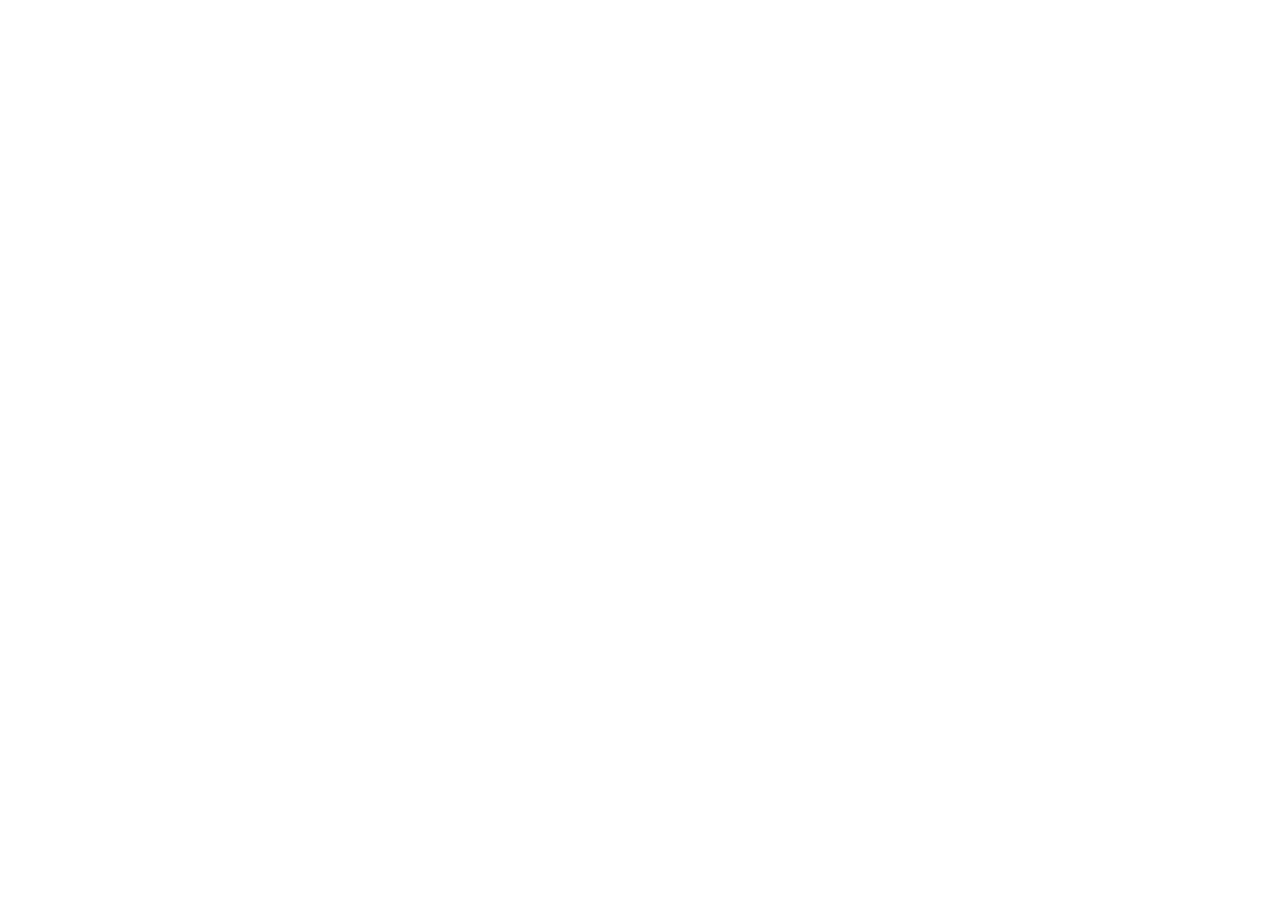
==== studyBuddy.html @ d0b945a9 "Add files via upload" ====
<!DOCTYPE html>
<html lang="en">
<head>
    <meta charset="UTF-8">
    <meta http-equiv="X-UA-Compatible" content="IE=edge">
    <meta name="viewport" content="width=device-width, initial-scale=1.0">
    <link rel="stylesheet" href="index.css">
    <title>Document</title>
</head>
<body>

</body>
</html>
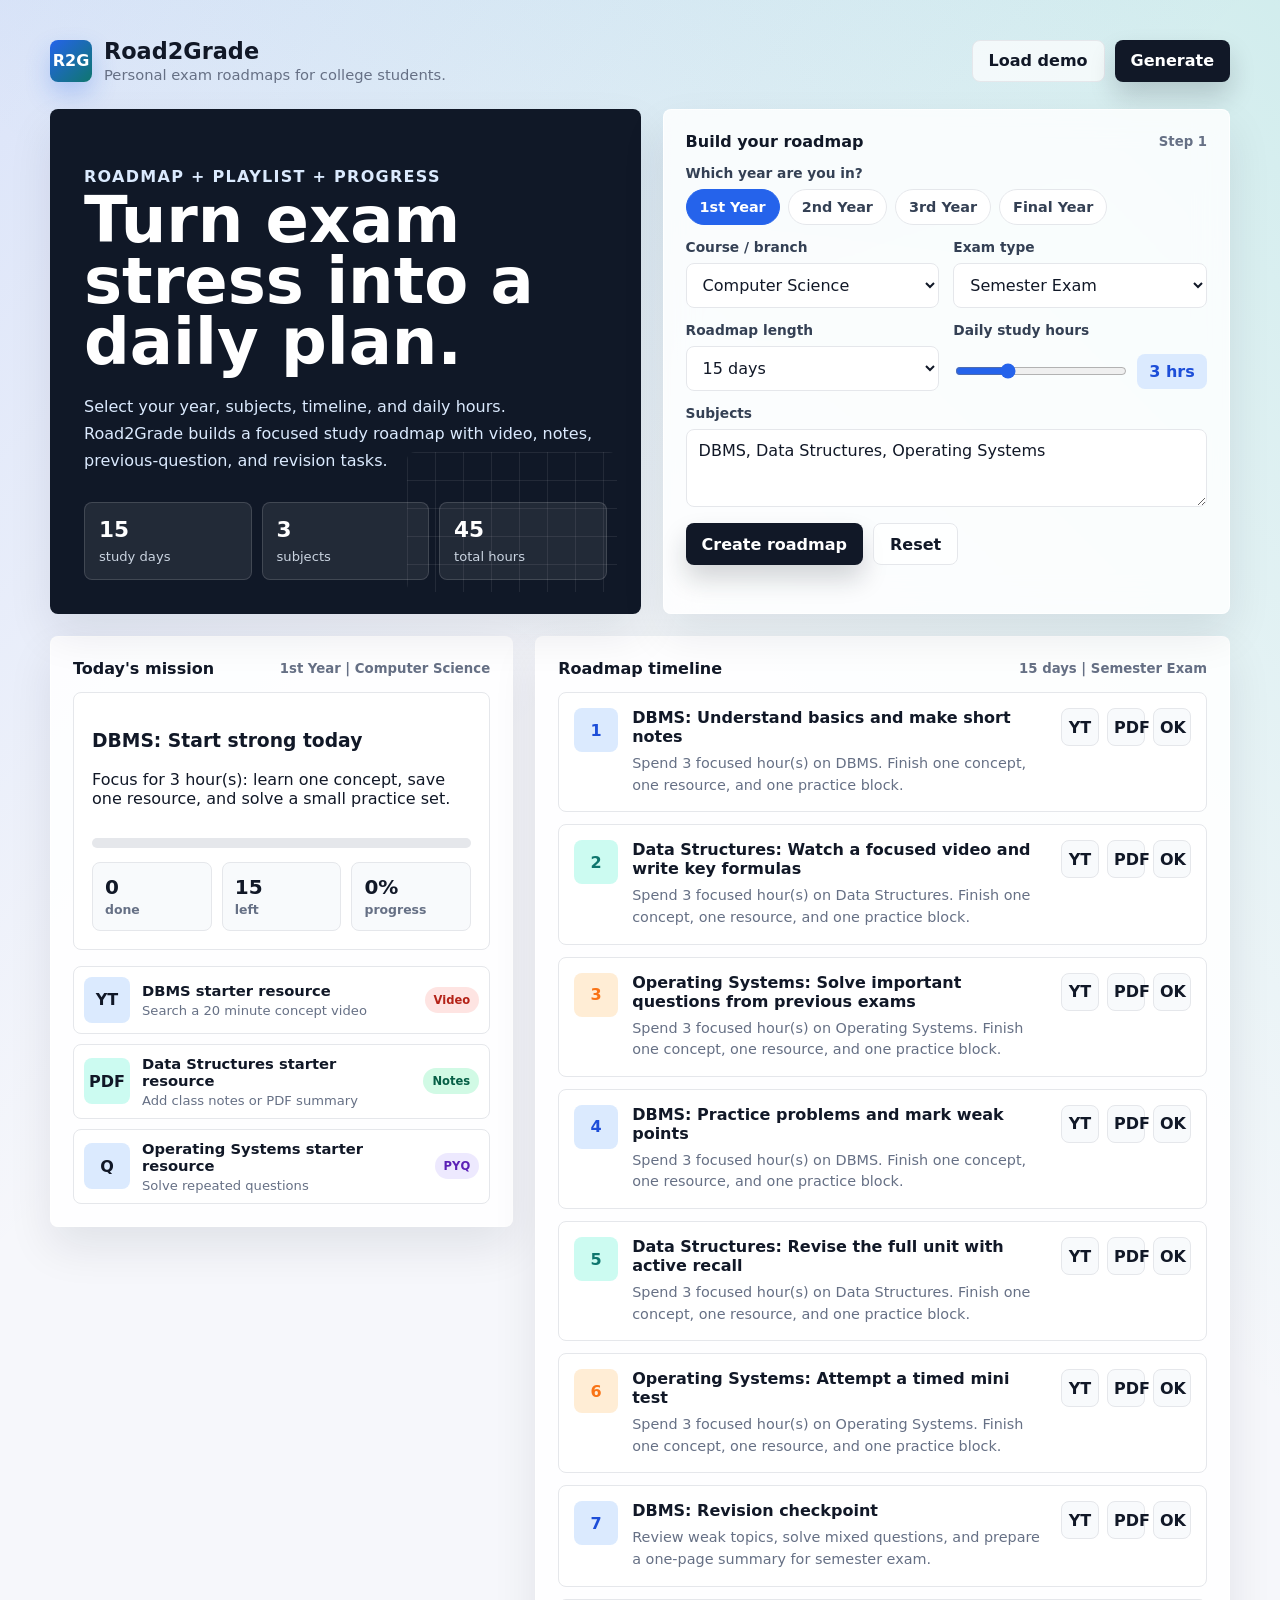
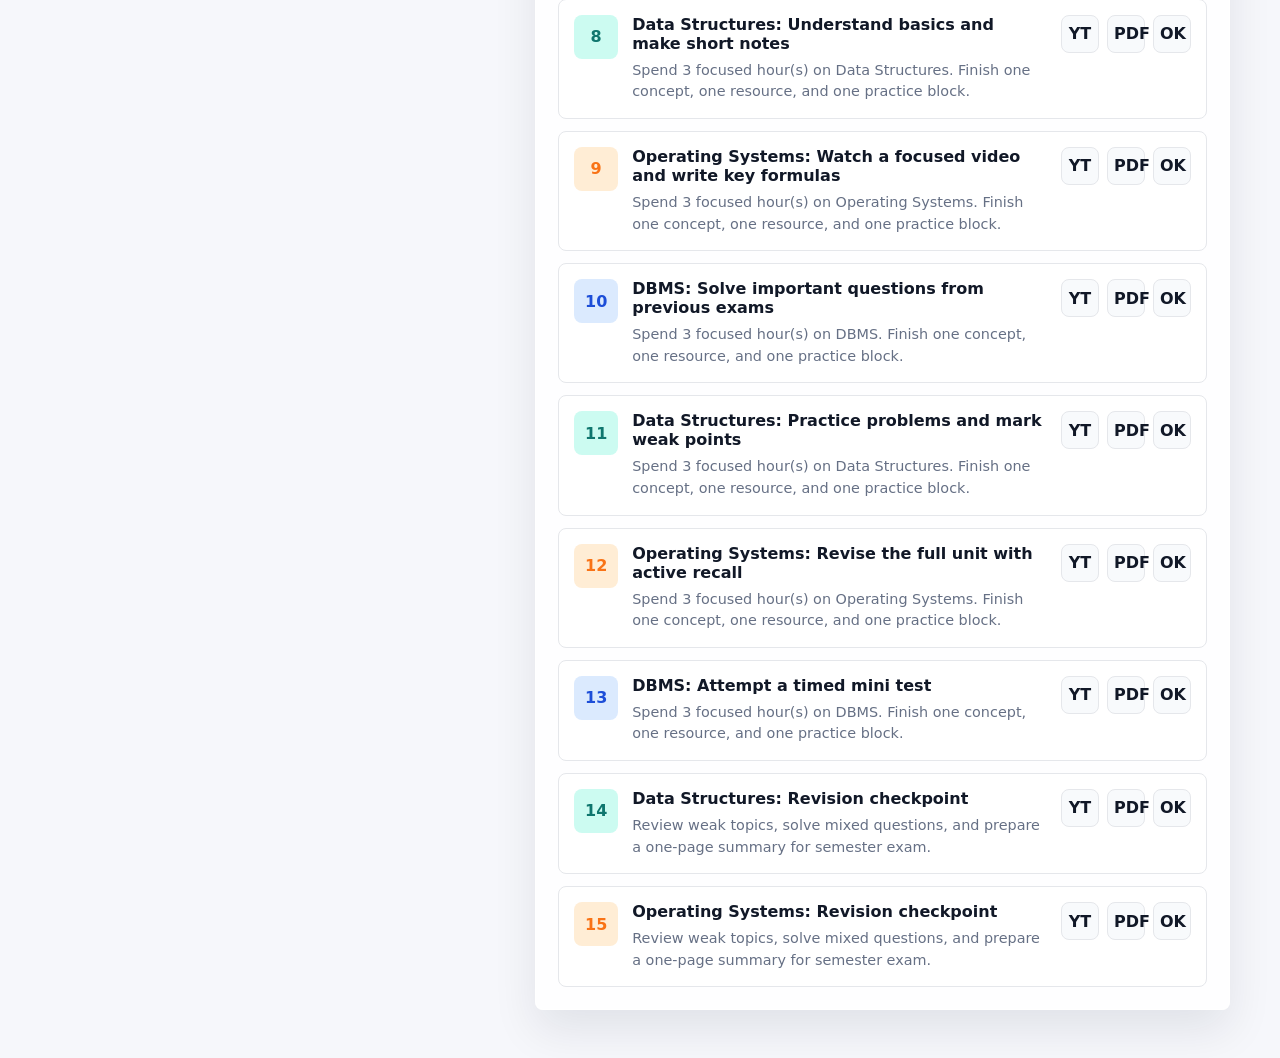
==== commit 9dc63344: "Update studyBuddy.html" ====
--- a/studyBuddy.html
+++ b/studyBuddy.html
@@ -1,13 +1,998 @@
 <!DOCTYPE html>
 <html lang="en">
 <head>
-    <meta charset="UTF-8">
-    <meta http-equiv="X-UA-Compatible" content="IE=edge">
-    <meta name="viewport" content="width=device-width, initial-scale=1.0">
-    <link rel="stylesheet" href="index.css">
-    <title>Document</title>
+  <meta charset="UTF-8" />
+  <meta name="viewport" content="width=device-width, initial-scale=1.0" />
+  <title>Road2Grade | Exam Roadmap Builder</title>
+  <style>
+    :root {
+      --bg: #f6f7fb;
+      --ink: #111827;
+      --muted: #667085;
+      --panel: #ffffff;
+      --line: #e5e7eb;
+      --blue: #2563eb;
+      --blue-soft: #dbeafe;
+      --teal: #0f766e;
+      --teal-soft: #ccfbf1;
+      --coral: #f97316;
+      --coral-soft: #ffedd5;
+      --violet: #7c3aed;
+      --violet-soft: #ede9fe;
+      --shadow: 0 20px 45px rgba(15, 23, 42, 0.09);
+      --radius: 8px;
+    }
+
+    * {
+      box-sizing: border-box;
+    }
+
+    body {
+      margin: 0;
+      font-family: Inter, ui-sans-serif, system-ui, -apple-system, BlinkMacSystemFont, "Segoe UI", sans-serif;
+      background:
+        linear-gradient(135deg, rgba(37, 99, 235, 0.13), transparent 32%),
+        linear-gradient(225deg, rgba(20, 184, 166, 0.16), transparent 36%),
+        var(--bg);
+      color: var(--ink);
+      min-height: 100vh;
+    }
+
+    button,
+    input,
+    select,
+    textarea {
+      font: inherit;
+    }
+
+    button {
+      border: 0;
+      cursor: pointer;
+    }
+
+    .app-shell {
+      width: min(1180px, calc(100% - 32px));
+      margin: 0 auto;
+      padding: 24px 0 48px;
+    }
+
+    .topbar {
+      display: flex;
+      align-items: center;
+      justify-content: space-between;
+      gap: 18px;
+      padding: 14px 0 26px;
+    }
+
+    .brand {
+      display: flex;
+      align-items: center;
+      gap: 12px;
+      min-width: 0;
+    }
+
+    .brand-mark {
+      width: 42px;
+      height: 42px;
+      display: grid;
+      place-items: center;
+      border-radius: var(--radius);
+      color: white;
+      font-weight: 900;
+      background: linear-gradient(135deg, var(--blue), var(--teal));
+      box-shadow: 0 12px 25px rgba(37, 99, 235, 0.25);
+      flex: 0 0 auto;
+    }
+
+    .brand h1 {
+      margin: 0;
+      font-size: 1.4rem;
+      letter-spacing: 0;
+    }
+
+    .brand p {
+      margin: 2px 0 0;
+      color: var(--muted);
+      font-size: 0.92rem;
+    }
+
+    .top-actions {
+      display: flex;
+      align-items: center;
+      gap: 10px;
+    }
+
+    .ghost-btn,
+    .primary-btn {
+      min-height: 42px;
+      padding: 0 16px;
+      border-radius: var(--radius);
+      display: inline-flex;
+      align-items: center;
+      justify-content: center;
+      gap: 8px;
+      font-weight: 750;
+      white-space: nowrap;
+    }
+
+    .ghost-btn {
+      color: var(--ink);
+      background: rgba(255, 255, 255, 0.7);
+      border: 1px solid var(--line);
+    }
+
+    .primary-btn {
+      color: white;
+      background: var(--ink);
+      box-shadow: 0 14px 26px rgba(17, 24, 39, 0.18);
+    }
+
+    .hero {
+      display: grid;
+      grid-template-columns: 1.02fr 0.98fr;
+      gap: 22px;
+      align-items: stretch;
+      margin-bottom: 22px;
+    }
+
+    .intro {
+      padding: 34px;
+      min-height: 420px;
+      display: flex;
+      flex-direction: column;
+      justify-content: space-between;
+      background: #101827;
+      color: white;
+      border-radius: var(--radius);
+      box-shadow: var(--shadow);
+      overflow: hidden;
+      position: relative;
+    }
+
+    .intro::after {
+      content: "";
+      position: absolute;
+      inset: auto 24px 22px auto;
+      width: 210px;
+      height: 140px;
+      border-radius: var(--radius);
+      background:
+        linear-gradient(90deg, rgba(255, 255, 255, 0.18) 1px, transparent 1px),
+        linear-gradient(rgba(255, 255, 255, 0.18) 1px, transparent 1px);
+      background-size: 28px 28px;
+      opacity: 0.45;
+    }
+
+    .intro-copy {
+      position: relative;
+      z-index: 1;
+      max-width: 560px;
+    }
+
+    .eyebrow {
+      display: inline-flex;
+      align-items: center;
+      gap: 8px;
+      margin: 0 0 18px;
+      color: #bfdbfe;
+      font-size: 0.88rem;
+      font-weight: 800;
+      text-transform: uppercase;
+      letter-spacing: 0.08em;
+    }
+
+    .intro h2 {
+      margin: 0;
+      font-size: clamp(2.3rem, 5vw, 4.8rem);
+      line-height: 0.95;
+      letter-spacing: 0;
+    }
+
+    .intro p {
+      margin: 20px 0 0;
+      color: #dbeafe;
+      line-height: 1.7;
+      max-width: 520px;
+      font-size: 1rem;
+    }
+
+    .mini-stats {
+      position: relative;
+      z-index: 1;
+      display: grid;
+      grid-template-columns: repeat(3, 1fr);
+      gap: 10px;
+      max-width: 540px;
+      margin-top: 28px;
+    }
+
+    .mini-stat {
+      border: 1px solid rgba(255, 255, 255, 0.14);
+      background: rgba(255, 255, 255, 0.08);
+      border-radius: var(--radius);
+      padding: 14px;
+    }
+
+    .mini-stat strong {
+      display: block;
+      font-size: 1.35rem;
+      margin-bottom: 4px;
+    }
+
+    .mini-stat span {
+      color: #cbd5e1;
+      font-size: 0.82rem;
+    }
+
+    .planner {
+      background: rgba(255, 255, 255, 0.82);
+      border: 1px solid rgba(255, 255, 255, 0.8);
+      border-radius: var(--radius);
+      box-shadow: var(--shadow);
+      padding: 22px;
+      backdrop-filter: blur(16px);
+    }
+
+    .section-title {
+      margin: 0 0 14px;
+      font-size: 1rem;
+      display: flex;
+      justify-content: space-between;
+      align-items: center;
+      gap: 12px;
+    }
+
+    .section-title span {
+      color: var(--muted);
+      font-size: 0.83rem;
+      font-weight: 600;
+    }
+
+    .form-grid {
+      display: grid;
+      grid-template-columns: repeat(2, 1fr);
+      gap: 14px;
+    }
+
+    .field {
+      display: grid;
+      gap: 8px;
+    }
+
+    .field.full {
+      grid-column: 1 / -1;
+    }
+
+    label {
+      font-size: 0.86rem;
+      font-weight: 750;
+      color: #344054;
+    }
+
+    input,
+    select,
+    textarea {
+      width: 100%;
+      border: 1px solid var(--line);
+      background: white;
+      color: var(--ink);
+      border-radius: var(--radius);
+      min-height: 44px;
+      padding: 11px 12px;
+      outline: none;
+      transition: 0.18s ease;
+    }
+
+    textarea {
+      min-height: 78px;
+      resize: vertical;
+    }
+
+    input:focus,
+    select:focus,
+    textarea:focus {
+      border-color: var(--blue);
+      box-shadow: 0 0 0 4px rgba(37, 99, 235, 0.12);
+    }
+
+    .chips {
+      display: flex;
+      flex-wrap: wrap;
+      gap: 8px;
+    }
+
+    .chip {
+      border: 1px solid var(--line);
+      background: white;
+      color: #344054;
+      border-radius: 999px;
+      min-height: 36px;
+      padding: 0 13px;
+      font-size: 0.9rem;
+      font-weight: 700;
+    }
+
+    .chip.active {
+      color: white;
+      border-color: var(--blue);
+      background: var(--blue);
+    }
+
+    .range-line {
+      display: grid;
+      grid-template-columns: 1fr auto;
+      gap: 12px;
+      align-items: center;
+    }
+
+    input[type="range"] {
+      padding: 0;
+      min-height: auto;
+      accent-color: var(--blue);
+      box-shadow: none;
+    }
+
+    .range-value {
+      min-width: 70px;
+      text-align: center;
+      background: var(--blue-soft);
+      color: #1d4ed8;
+      border-radius: var(--radius);
+      padding: 8px 10px;
+      font-weight: 850;
+    }
+
+    .planner-actions {
+      display: flex;
+      gap: 10px;
+      margin-top: 16px;
+    }
+
+    .dashboard {
+      display: grid;
+      grid-template-columns: 0.8fr 1.2fr;
+      gap: 22px;
+      align-items: start;
+    }
+
+    .panel {
+      background: rgba(255, 255, 255, 0.88);
+      border: 1px solid rgba(255, 255, 255, 0.9);
+      border-radius: var(--radius);
+      box-shadow: var(--shadow);
+      padding: 22px;
+    }
+
+    .mission-card {
+      background: #ffffff;
+      border: 1px solid var(--line);
+      border-radius: var(--radius);
+      padding: 18px;
+      display: grid;
+      gap: 14px;
+    }
+
+    .progress-bar {
+      height: 10px;
+      border-radius: 999px;
+      background: #e5e7eb;
+      overflow: hidden;
+    }
+
+    .progress-fill {
+      height: 100%;
+      width: 0%;
+      background: linear-gradient(90deg, var(--blue), var(--teal));
+      transition: width 0.25s ease;
+    }
+
+    .mission-meta {
+      display: grid;
+      grid-template-columns: repeat(3, 1fr);
+      gap: 10px;
+    }
+
+    .metric {
+      padding: 12px;
+      border-radius: var(--radius);
+      background: #f8fafc;
+      border: 1px solid var(--line);
+    }
+
+    .metric strong {
+      display: block;
+      font-size: 1.25rem;
+    }
+
+    .metric span {
+      color: var(--muted);
+      font-size: 0.78rem;
+      font-weight: 700;
+    }
+
+    .playlist {
+      display: grid;
+      gap: 10px;
+      margin-top: 16px;
+    }
+
+    .resource {
+      display: grid;
+      grid-template-columns: 46px 1fr auto;
+      gap: 12px;
+      align-items: center;
+      border: 1px solid var(--line);
+      border-radius: var(--radius);
+      padding: 10px;
+      background: white;
+    }
+
+    .resource-icon {
+      width: 46px;
+      height: 46px;
+      border-radius: var(--radius);
+      display: grid;
+      place-items: center;
+      font-weight: 900;
+    }
+
+    .resource h4 {
+      margin: 0 0 4px;
+      font-size: 0.92rem;
+    }
+
+    .resource p {
+      margin: 0;
+      color: var(--muted);
+      font-size: 0.82rem;
+    }
+
+    .tag {
+      border-radius: 999px;
+      padding: 6px 9px;
+      font-size: 0.72rem;
+      font-weight: 850;
+      white-space: nowrap;
+    }
+
+    .tag.video {
+      color: #b42318;
+      background: #fee4e2;
+    }
+
+    .tag.notes {
+      color: #065f46;
+      background: #d1fae5;
+    }
+
+    .tag.pyq {
+      color: #5b21b6;
+      background: var(--violet-soft);
+    }
+
+    .timeline {
+      display: grid;
+      gap: 12px;
+    }
+
+    .day-card {
+      display: grid;
+      grid-template-columns: auto 1fr auto;
+      gap: 14px;
+      align-items: start;
+      background: white;
+      border: 1px solid var(--line);
+      border-radius: var(--radius);
+      padding: 15px;
+      transition: 0.2s ease;
+    }
+
+    .day-card.done {
+      border-color: #86efac;
+      background: #f0fdf4;
+    }
+
+    .day-number {
+      width: 44px;
+      height: 44px;
+      border-radius: var(--radius);
+      display: grid;
+      place-items: center;
+      background: var(--blue-soft);
+      color: #1d4ed8;
+      font-weight: 900;
+    }
+
+    .day-card:nth-child(3n + 2) .day-number {
+      background: var(--teal-soft);
+      color: var(--teal);
+    }
+
+    .day-card:nth-child(3n) .day-number {
+      background: var(--coral-soft);
+      color: var(--coral);
+    }
+
+    .day-content h3 {
+      margin: 0 0 7px;
+      font-size: 1rem;
+    }
+
+    .day-content p {
+      margin: 0;
+      color: var(--muted);
+      line-height: 1.5;
+      font-size: 0.9rem;
+    }
+
+    .day-actions {
+      display: flex;
+      gap: 8px;
+      align-items: center;
+    }
+
+    .icon-btn {
+      width: 38px;
+      height: 38px;
+      border-radius: var(--radius);
+      display: grid;
+      place-items: center;
+      border: 1px solid var(--line);
+      background: #f8fafc;
+      color: var(--ink);
+      font-weight: 900;
+    }
+
+    .check-btn.is-done {
+      color: white;
+      background: #16a34a;
+      border-color: #16a34a;
+    }
+
+    .empty-state {
+      border: 1px dashed #cbd5e1;
+      border-radius: var(--radius);
+      padding: 28px;
+      text-align: center;
+      color: var(--muted);
+      background: rgba(255, 255, 255, 0.62);
+    }
+
+    @media (max-width: 900px) {
+      .hero,
+      .dashboard {
+        grid-template-columns: 1fr;
+      }
+
+      .intro {
+        min-height: 360px;
+      }
+    }
+
+    @media (max-width: 640px) {
+      .app-shell {
+        width: min(100% - 20px, 1180px);
+        padding-top: 12px;
+      }
+
+      .topbar {
+        align-items: flex-start;
+        flex-direction: column;
+      }
+
+      .top-actions,
+      .planner-actions {
+        width: 100%;
+      }
+
+      .ghost-btn,
+      .primary-btn {
+        flex: 1;
+      }
+
+      .intro,
+      .planner,
+      .panel {
+        padding: 18px;
+      }
+
+      .form-grid,
+      .mini-stats,
+      .mission-meta {
+        grid-template-columns: 1fr;
+      }
+
+      .day-card {
+        grid-template-columns: auto 1fr;
+      }
+
+      .day-actions {
+        grid-column: 1 / -1;
+        justify-content: flex-end;
+      }
+
+      .resource {
+        grid-template-columns: 42px 1fr;
+      }
+
+      .resource .tag {
+        grid-column: 2;
+        width: max-content;
+      }
+    }
+  </style>
 </head>
 <body>
-
+  <main class="app-shell">
+    <nav class="topbar" aria-label="Main navigation">
+      <div class="brand">
+        <div class="brand-mark">R2G</div>
+        <div>
+          <h1>Road2Grade</h1>
+          <p>Personal exam roadmaps for college students.</p>
+        </div>
+      </div>
+      <div class="top-actions">
+        <button class="ghost-btn" type="button" id="demoBtn">Load demo</button>
+        <button class="primary-btn" type="button" id="jumpBtn">Generate</button>
+      </div>
+    </nav>
+
+    <section class="hero">
+      <div class="intro">
+        <div class="intro-copy">
+          <p class="eyebrow">Roadmap + playlist + progress</p>
+          <h2>Turn exam stress into a daily plan.</h2>
+          <p>
+            Select your year, subjects, timeline, and daily hours. Road2Grade builds a focused study roadmap with video, notes, previous-question, and revision tasks.
+          </p>
+        </div>
+        <div class="mini-stats" aria-label="Roadmap highlights">
+          <div class="mini-stat">
+            <strong id="statDays">15</strong>
+            <span>study days</span>
+          </div>
+          <div class="mini-stat">
+            <strong id="statSubjects">3</strong>
+            <span>subjects</span>
+          </div>
+          <div class="mini-stat">
+            <strong id="statHours">45</strong>
+            <span>total hours</span>
+          </div>
+        </div>
+      </div>
+
+      <form class="planner" id="plannerForm">
+        <h2 class="section-title">Build your roadmap <span>Step 1</span></h2>
+        <div class="form-grid">
+          <div class="field full">
+            <label>Which year are you in?</label>
+            <div class="chips" id="yearChips">
+              <button class="chip active" type="button" data-year="1st Year">1st Year</button>
+              <button class="chip" type="button" data-year="2nd Year">2nd Year</button>
+              <button class="chip" type="button" data-year="3rd Year">3rd Year</button>
+              <button class="chip" type="button" data-year="Final Year">Final Year</button>
+            </div>
+          </div>
+
+          <div class="field">
+            <label for="branch">Course / branch</label>
+            <select id="branch">
+              <option>Computer Science</option>
+              <option>Information Technology</option>
+              <option>Electronics</option>
+              <option>Mechanical</option>
+              <option>Commerce</option>
+              <option>Arts</option>
+              <option>Other</option>
+            </select>
+          </div>
+
+          <div class="field">
+            <label for="examType">Exam type</label>
+            <select id="examType">
+              <option>Semester Exam</option>
+              <option>Internal Exam</option>
+              <option>Backlog Exam</option>
+              <option>Placement Prep</option>
+            </select>
+          </div>
+
+          <div class="field">
+            <label for="days">Roadmap length</label>
+            <select id="days">
+              <option value="7">7 days</option>
+              <option value="15" selected>15 days</option>
+              <option value="21">21 days</option>
+              <option value="30">30 days</option>
+            </select>
+          </div>
+
+          <div class="field">
+            <label for="hours">Daily study hours</label>
+            <div class="range-line">
+              <input id="hours" type="range" min="1" max="8" value="3" />
+              <span class="range-value" id="hoursValue">3 hrs</span>
+            </div>
+          </div>
+
+          <div class="field full">
+            <label for="subjects">Subjects</label>
+            <textarea id="subjects" placeholder="Example: DBMS, Data Structures, Operating Systems">DBMS, Data Structures, Operating Systems</textarea>
+          </div>
+        </div>
+        <div class="planner-actions">
+          <button class="primary-btn" type="submit">Create roadmap</button>
+          <button class="ghost-btn" type="reset" id="resetBtn">Reset</button>
+        </div>
+      </form>
+    </section>
+
+    <section class="dashboard" aria-label="Generated study dashboard">
+      <aside class="panel">
+        <h2 class="section-title">Today's mission <span id="studentLabel">1st Year</span></h2>
+        <div class="mission-card">
+          <div>
+            <h3 id="missionTitle">DBMS fundamentals + quick notes</h3>
+            <p id="missionCopy">Start with core definitions, watch one short concept video, then revise with 8 previous questions.</p>
+          </div>
+          <div>
+            <div class="progress-bar" aria-label="Roadmap progress">
+              <div class="progress-fill" id="progressFill"></div>
+            </div>
+          </div>
+          <div class="mission-meta">
+            <div class="metric">
+              <strong id="doneCount">0</strong>
+              <span>done</span>
+            </div>
+            <div class="metric">
+              <strong id="leftCount">15</strong>
+              <span>left</span>
+            </div>
+            <div class="metric">
+              <strong id="scoreCount">0%</strong>
+              <span>progress</span>
+            </div>
+          </div>
+        </div>
+
+        <div class="playlist" id="playlist"></div>
+      </aside>
+
+      <section class="panel">
+        <h2 class="section-title">Roadmap timeline <span id="roadmapInfo">15 days</span></h2>
+        <div class="timeline" id="timeline">
+          <div class="empty-state">Fill the form and generate your study roadmap.</div>
+        </div>
+      </section>
+    </section>
+  </main>
+
+  <script>
+    const form = document.querySelector("#plannerForm");
+    const timeline = document.querySelector("#timeline");
+    const playlist = document.querySelector("#playlist");
+    const yearChips = document.querySelectorAll(".chip");
+    const hours = document.querySelector("#hours");
+    const hoursValue = document.querySelector("#hoursValue");
+    const demoBtn = document.querySelector("#demoBtn");
+    const jumpBtn = document.querySelector("#jumpBtn");
+    const resetBtn = document.querySelector("#resetBtn");
+
+    const subjectInput = document.querySelector("#subjects");
+    const daysInput = document.querySelector("#days");
+    const branchInput = document.querySelector("#branch");
+    const examInput = document.querySelector("#examType");
+
+    const statDays = document.querySelector("#statDays");
+    const statSubjects = document.querySelector("#statSubjects");
+    const statHours = document.querySelector("#statHours");
+    const studentLabel = document.querySelector("#studentLabel");
+    const roadmapInfo = document.querySelector("#roadmapInfo");
+    const missionTitle = document.querySelector("#missionTitle");
+    const missionCopy = document.querySelector("#missionCopy");
+    const doneCount = document.querySelector("#doneCount");
+    const leftCount = document.querySelector("#leftCount");
+    const scoreCount = document.querySelector("#scoreCount");
+    const progressFill = document.querySelector("#progressFill");
+
+    let selectedYear = "1st Year";
+    let completedDays = new Set();
+    let currentPlan = [];
+
+    const taskCycle = [
+      "Understand basics and make short notes",
+      "Watch a focused video and write key formulas",
+      "Solve important questions from previous exams",
+      "Practice problems and mark weak points",
+      "Revise the full unit with active recall",
+      "Attempt a timed mini test",
+      "Fix mistakes and create a final cheat sheet"
+    ];
+
+    const resourceTypes = [
+      { label: "Video", className: "video", icon: "YT" },
+      { label: "Notes", className: "notes", icon: "PDF" },
+      { label: "PYQ", className: "pyq", icon: "Q" }
+    ];
+
+    function getSubjects() {
+      return subjectInput.value
+        .split(",")
+        .map((subject) => subject.trim())
+        .filter(Boolean);
+    }
+
+    function updateStats() {
+      const days = Number(daysInput.value);
+      const subjects = getSubjects();
+      const dailyHours = Number(hours.value);
+      statDays.textContent = days;
+      statSubjects.textContent = Math.max(subjects.length, 1);
+      statHours.textContent = days * dailyHours;
+      hoursValue.textContent = `${dailyHours} hrs`;
+    }
+
+    function createPlan() {
+      const days = Number(daysInput.value);
+      const subjects = getSubjects();
+      const fallbackSubjects = subjects.length ? subjects : ["Main Subject"];
+      const plan = [];
+
+      for (let day = 1; day <= days; day++) {
+        const subject = fallbackSubjects[(day - 1) % fallbackSubjects.length];
+        const task = taskCycle[(day - 1) % taskCycle.length];
+        const isRevisionDay = day === days || day % 7 === 0;
+        const title = isRevisionDay ? `${subject}: Revision checkpoint` : `${subject}: ${task}`;
+        const detail = isRevisionDay
+          ? `Review weak topics, solve mixed questions, and prepare a one-page summary for ${examInput.value.toLowerCase()}.`
+          : `Spend ${hours.value} focused hour(s) on ${subject}. Finish one concept, one resource, and one practice block.`;
+
+        plan.push({ day, subject, title, detail });
+      }
+
+      return plan;
+    }
+
+    function renderTimeline(plan) {
+      timeline.innerHTML = "";
+      plan.forEach((item) => {
+        const card = document.createElement("article");
+        card.className = "day-card";
+        card.dataset.day = item.day;
+        card.innerHTML = `
+          <div class="day-number">${item.day}</div>
+          <div class="day-content">
+            <h3>${item.title}</h3>
+            <p>${item.detail}</p>
+          </div>
+          <div class="day-actions">
+            <button class="icon-btn" type="button" title="Open video">YT</button>
+            <button class="icon-btn" type="button" title="Open notes">PDF</button>
+            <button class="icon-btn check-btn" type="button" title="Mark done">OK</button>
+          </div>
+        `;
+        timeline.appendChild(card);
+      });
+    }
+
+    function renderPlaylist(subjects) {
+      playlist.innerHTML = "";
+      const sourceSubjects = subjects.length ? subjects.slice(0, 5) : ["Main Subject"];
+
+      sourceSubjects.forEach((subject, index) => {
+        const type = resourceTypes[index % resourceTypes.length];
+        const item = document.createElement("article");
+        item.className = "resource";
+        item.innerHTML = `
+          <div class="resource-icon" style="background:${index % 2 === 0 ? "var(--blue-soft)" : "var(--teal-soft)"}">${type.icon}</div>
+          <div>
+            <h4>${subject} starter resource</h4>
+            <p>${type.label === "Video" ? "Search a 20 minute concept video" : type.label === "Notes" ? "Add class notes or PDF summary" : "Solve repeated questions"}</p>
+          </div>
+          <span class="tag ${type.className}">${type.label}</span>
+        `;
+        playlist.appendChild(item);
+      });
+    }
+
+    function updateProgress() {
+      const total = currentPlan.length || Number(daysInput.value);
+      const done = completedDays.size;
+      const percent = total ? Math.round((done / total) * 100) : 0;
+
+      doneCount.textContent = done;
+      leftCount.textContent = Math.max(total - done, 0);
+      scoreCount.textContent = `${percent}%`;
+      progressFill.style.width = `${percent}%`;
+    }
+
+    function generateRoadmap() {
+      completedDays = new Set();
+      currentPlan = createPlan();
+      const subjects = getSubjects();
+      const firstSubject = subjects[0] || "Main Subject";
+
+      studentLabel.textContent = `${selectedYear} | ${branchInput.value}`;
+      roadmapInfo.textContent = `${daysInput.value} days | ${examInput.value}`;
+      missionTitle.textContent = `${firstSubject}: Start strong today`;
+      missionCopy.textContent = `Focus for ${hours.value} hour(s): learn one concept, save one resource, and solve a small practice set.`;
+
+      renderTimeline(currentPlan);
+      renderPlaylist(subjects);
+      updateProgress();
+      updateStats();
+    }
+
+    yearChips.forEach((chip) => {
+      chip.addEventListener("click", () => {
+        yearChips.forEach((item) => item.classList.remove("active"));
+        chip.classList.add("active");
+        selectedYear = chip.dataset.year;
+        studentLabel.textContent = selectedYear;
+      });
+    });
+
+    timeline.addEventListener("click", (event) => {
+      const button = event.target.closest(".check-btn");
+      if (!button) return;
+
+      const card = button.closest(".day-card");
+      const day = Number(card.dataset.day);
+
+      if (completedDays.has(day)) {
+        completedDays.delete(day);
+        button.classList.remove("is-done");
+        card.classList.remove("done");
+      } else {
+        completedDays.add(day);
+        button.classList.add("is-done");
+        card.classList.add("done");
+      }
+
+      updateProgress();
+    });
+
+    form.addEventListener("submit", (event) => {
+      event.preventDefault();
+      generateRoadmap();
+      document.querySelector(".dashboard").scrollIntoView({ behavior: "smooth", block: "start" });
+    });
+
+    form.addEventListener("input", updateStats);
+    hours.addEventListener("input", updateStats);
+
+    demoBtn.addEventListener("click", () => {
+      selectedYear = "2nd Year";
+      yearChips.forEach((item) => item.classList.toggle("active", item.dataset.year === selectedYear));
+      branchInput.value = "Computer Science";
+      examInput.value = "Semester Exam";
+      daysInput.value = "15";
+      hours.value = "3";
+      subjectInput.value = "DBMS, Data Structures, Operating Systems";
+      generateRoadmap();
+    });
+
+    jumpBtn.addEventListener("click", () => {
+      form.requestSubmit();
+    });
+
+    resetBtn.addEventListener("click", () => {
+      setTimeout(() => {
+        selectedYear = "1st Year";
+        yearChips.forEach((item) => item.classList.toggle("active", item.dataset.year === selectedYear));
+        completedDays = new Set();
+        currentPlan = [];
+        timeline.innerHTML = `<div class="empty-state">Fill the form and generate your study roadmap.</div>`;
+        playlist.innerHTML = "";
+        updateStats();
+        updateProgress();
+      }, 0);
+    });
+
+    generateRoadmap();
+  </script>
 </body>
-</html>+</html>
